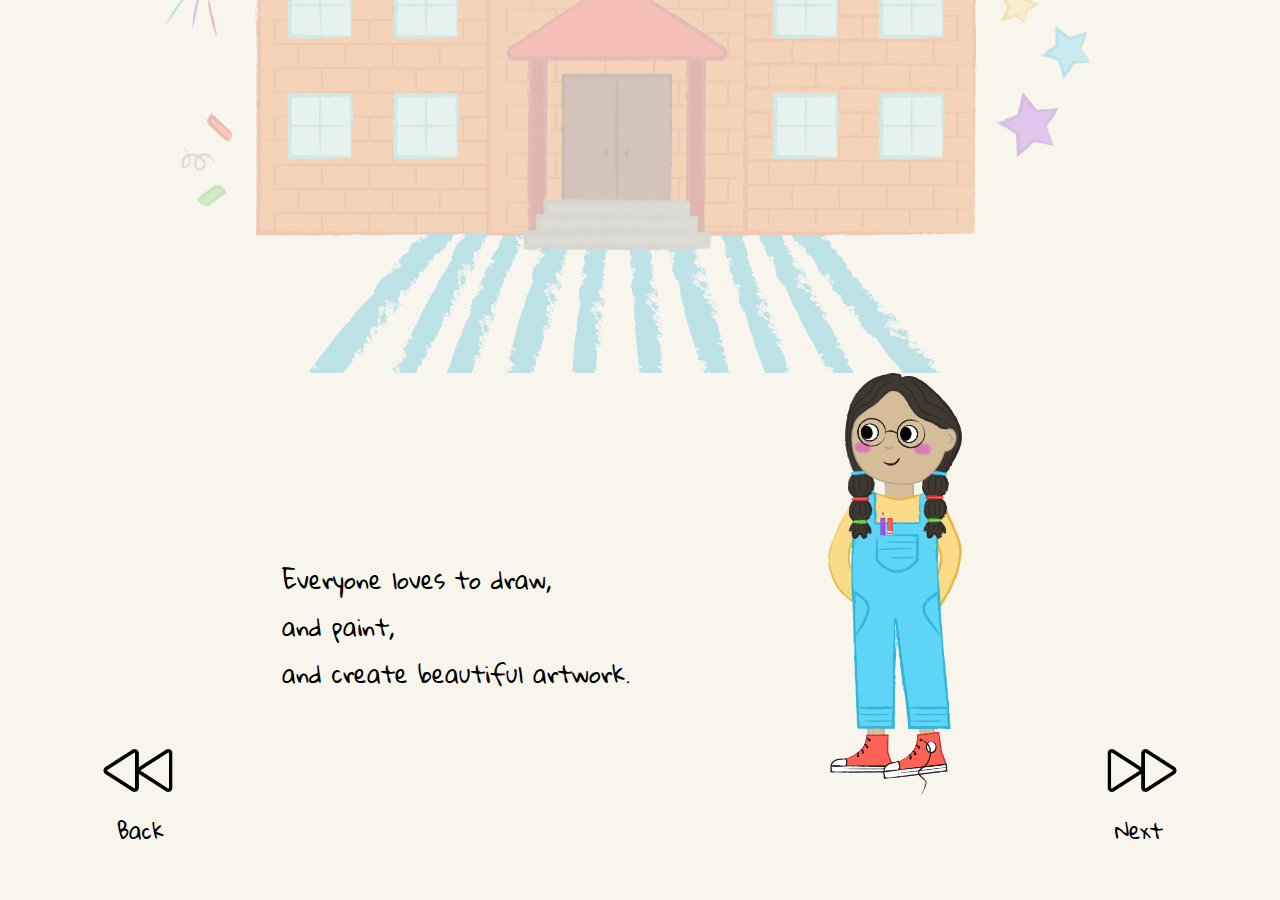
==== index2.html @ 485d3947 "update index.html2" ====
<!DOCTYPE html>
<html lang="en">
<head>
  <meta charset="UTF-8">
  <link rel="stylesheet" href="css/main.css">
  <title>Make Your Mark</title>
  <style>
    img#image1 {
      position: absolute;
      max-width: 80%;
      top: -38%;
      opacity: 0.3;
      left: 50%;
      transform: translateX(-50%);
    }

    img#image2 {
      max-width: 50%;
      bottom: 10%;
      left: 47%;
      transform: scaleX(-1);
    }

    p#story2 {
      left: 22%;
      bottom: 20%;
    }

  </style>
</head>
<body>
  <div id="screen">
    <a href="index.html"><div id="left">
        <img src="img/rewind.png" alt="Back">
        <div class="label">Back</div>
    </div></a>

    <a href="index3.html"><div id="right">
        <img src="img/fast_forward.png" alt="Next">
        <div class="label">Next</div>
    </div><a>

    <main>
      <img id="image1" src="img/school_confetti_blueroad.png" alt="School">
      <img id="image2" src="img/charlotte_standing.png" alt="Charlotte">
      <p id="story2">Everyone loves to draw,<br>and paint,<br>and create beautiful artwork.</p>

    </main>
  </div>
</body>
</html>
---- css/main.css ----
@import url('https://fonts.googleapis.com/css2?family=Gloria+Hallelujah&display=swap');

html, body {
  margin: 0;
  padding: 0;
  width: 100%;
  height: 100%;
  font-family: 'Gloria Hallelujah', cursive;
  font-size: 120%;
}

img {
  max-width: 100%;
  height: auto;
  margin: 0;
  padding: 0;
}

div#screen {
  margin: 0;
  position: absolute;
  width: 100%;
  height: 100%;
  left: 0;
  top: 0;
  background-color: red; /* debug: no red should show */
  overflow: hidden;
}
  main {
    background-color: #F8F5ED;
    width: 100%;
    height: 100%;
  }

  div#left, div#right {
    width: 6%;
    height: 8%;
    position: absolute;
    display: flex;
    flex-direction: column;
    justify-content: center;
    align-items: center;
    z-index: 100;
  }

  a:visited, a:link {
    color: black;
  }

  div#right {
    right: 8%;
    bottom: 8%;
  }

  div#left {
    left: 8%;
    bottom: 8%;
  }

  .label {
    margin: 0;
    font-size: 90%;
  }

  img#image1 {
    position: absolute;
    z-index: 0;
  }

  img#image2 {
    position: absolute;
    z-index: 1;
  }

  p#story1, p#story2 {
    position: absolute;
    width: 50%;
    z-index: 50;
  }
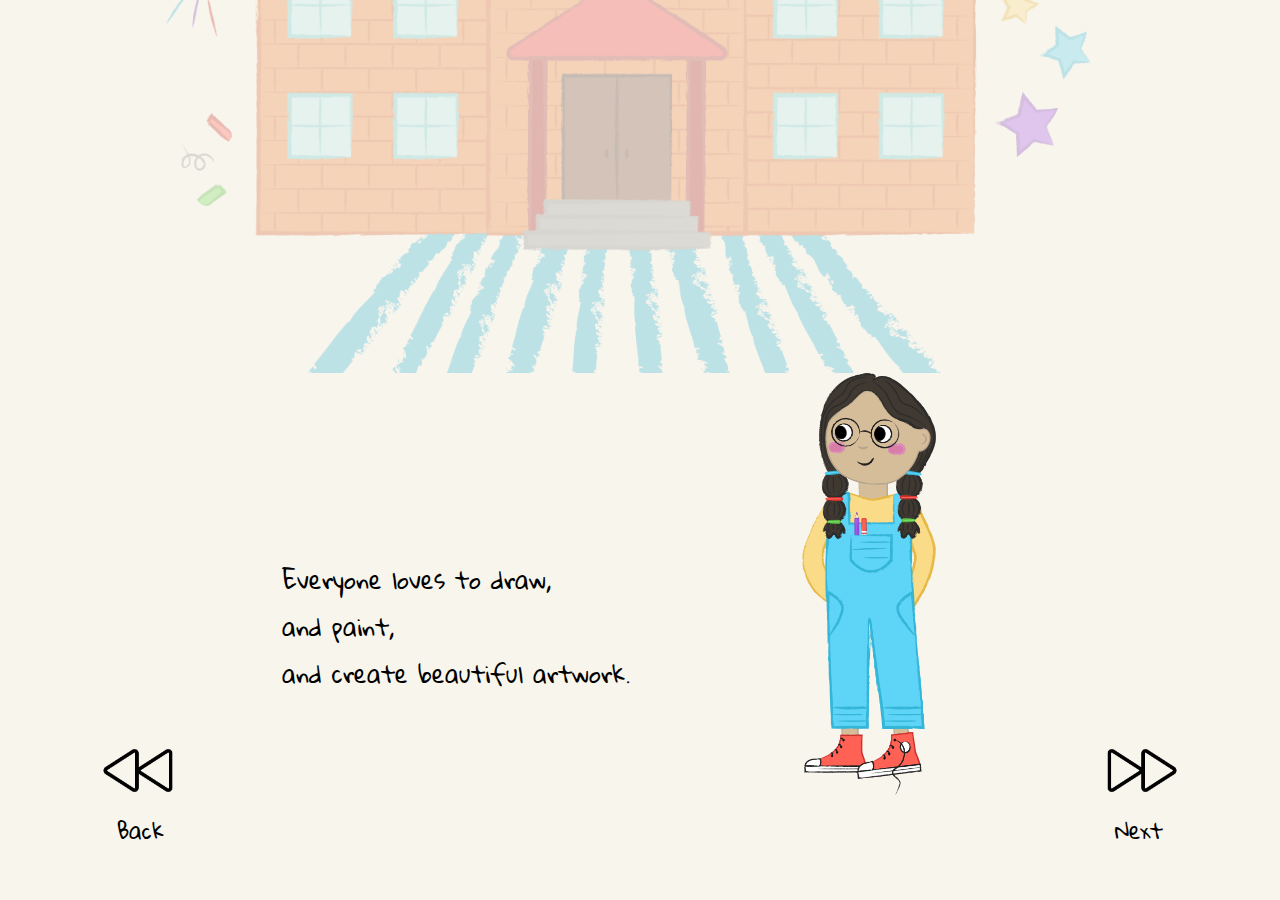
==== commit 7b336591: "modify index2.html" ====
--- a/index2.html
+++ b/index2.html
@@ -17,7 +17,7 @@
     img#image2 {
       max-width: 50%;
       bottom: 10%;
-      left: 47%;
+      left: 45%;
       transform: scaleX(-1);
     }
 
--- a/css/main.css
+++ b/css/main.css
@@ -64,12 +64,17 @@
 
   img#image1 {
     position: absolute;
-    z-index: 0;
+    z-index: 1;
   }
 
   img#image2 {
     position: absolute;
-    z-index: 1;
+    z-index: 2;
+  }
+
+  img#image3 {
+    position: absolute;
+    z-index: 3;
   }
 
   p#story1, p#story2 {
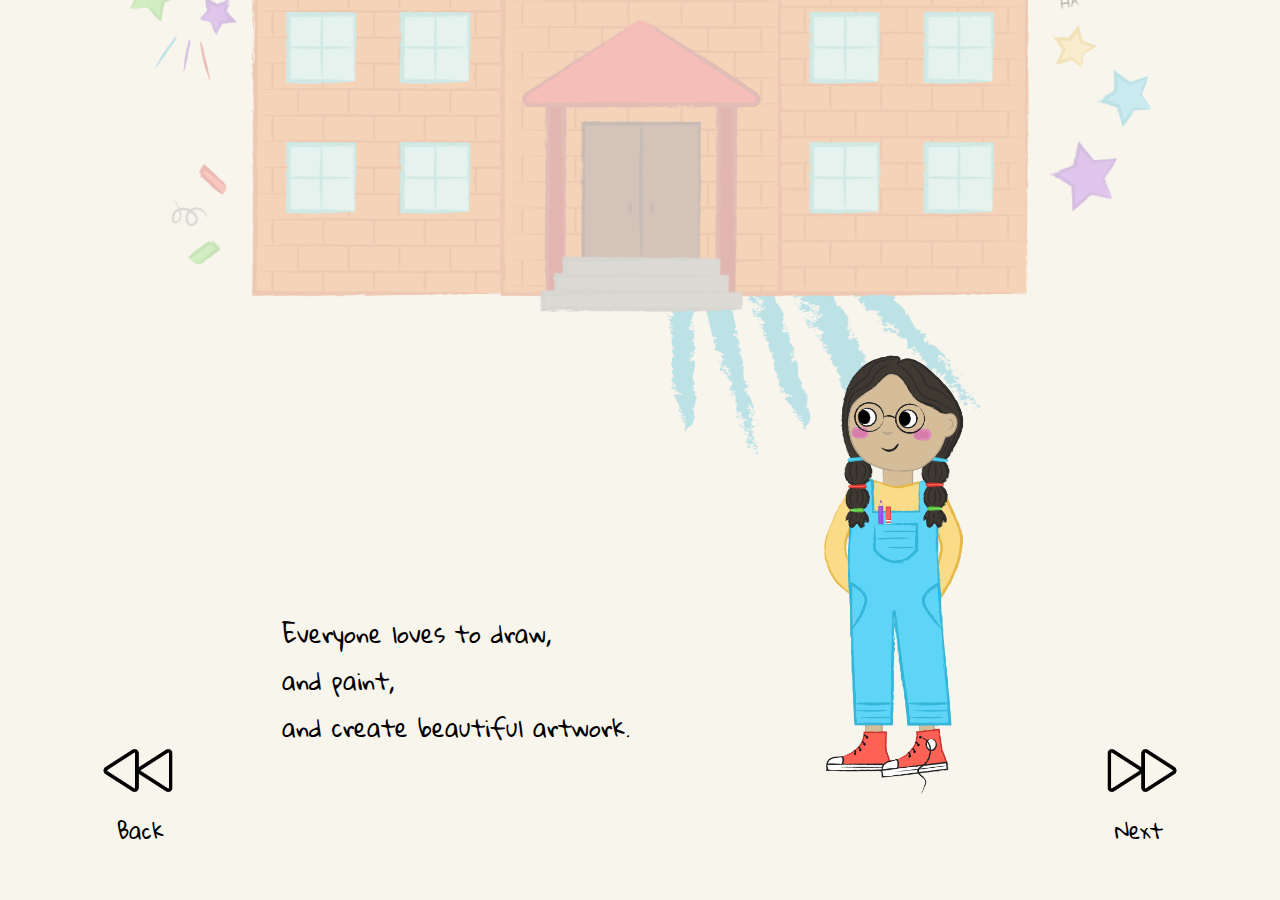
==== commit e28517c9: "modify index2.html" ====
--- a/index2.html
+++ b/index2.html
@@ -8,22 +8,22 @@
     img#image1 {
       position: absolute;
       max-width: 80%;
-      top: -38%;
+      top: -30%;
       opacity: 0.3;
       left: 50%;
       transform: translateX(-50%);
     }
 
     img#image2 {
-      max-width: 50%;
+      max-width: 52%;
       bottom: 10%;
-      left: 45%;
+      left: 46%;
       transform: scaleX(-1);
     }
 
-    p#story2 {
+    p#story1 {
       left: 22%;
-      bottom: 20%;
+      bottom: 14%;
     }
 
   </style>
@@ -41,9 +41,11 @@
     </div><a>
 
     <main>
-      <img id="image1" src="img/school_confetti_blueroad.png" alt="School">
+      <img id="image1" src="img/school_halfblueroad.png" alt="School">
       <img id="image2" src="img/charlotte_standing.png" alt="Charlotte">
-      <p id="story2">Everyone loves to draw,<br>and paint,<br>and create beautiful artwork.</p>
+      <p id="story1">
+        Everyone loves to draw,<br>and paint,<br>and create beautiful artwork.
+      </p>
 
     </main>
   </div>
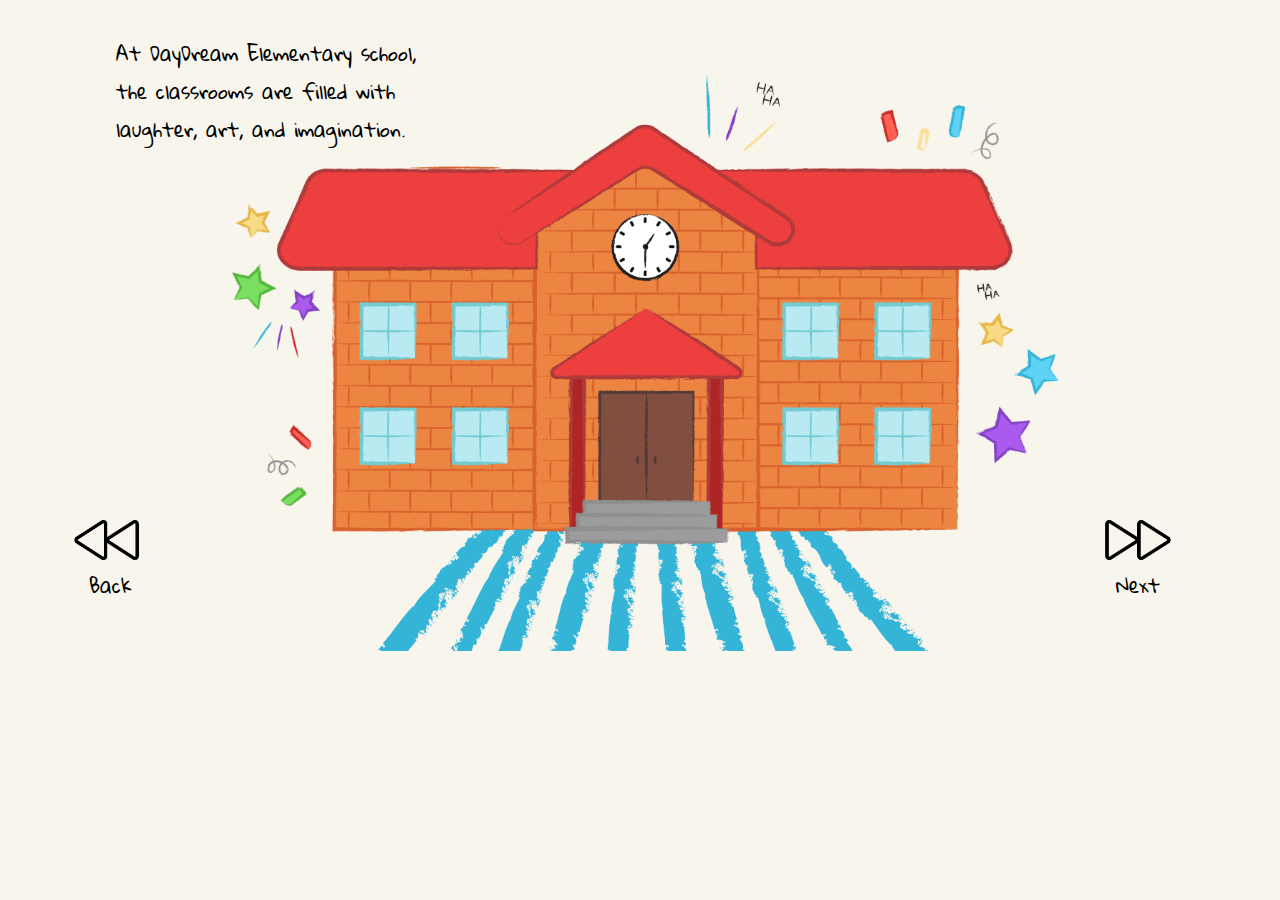
==== commit b90a08e3: "fix back and next arrows" ====
--- a/index2.html
+++ b/index2.html
@@ -5,49 +5,34 @@
   <link rel="stylesheet" href="css/main.css">
   <title>Make Your Mark</title>
   <style>
-    img#image1 {
-      position: absolute;
-      max-width: 80%;
-      top: -30%;
-      opacity: 0.3;
-      left: 50%;
-      transform: translateX(-50%);
+
+    #school {
+      max-width: 85%;
+      margin-left: 10%;
+      margin-top: 2%;
     }
 
-    img#image2 {
-      max-width: 52%;
-      bottom: 10%;
-      left: 46%;
-      transform: scaleX(-1);
+    #story {
+      margin-top: -60%;
     }
-
-    p#story1 {
-      left: 22%;
-      bottom: 14%;
-    }
-
   </style>
 </head>
 <body>
-  <div id="screen">
-    <a href="index.html"><div id="left">
-        <img src="img/rewind.png" alt="Back">
-        <div class="label">Back</div>
-    </div></a>
+    <main>
+      <a href="index.html"><section id="left">
+        <img id="back" src="img/rewind.png" alt="Back">
+        <p id="text_previous">Back</p>
+      </section></a>
 
-    <a href="index3.html"><div id="right">
-        <img src="img/fast_forward.png" alt="Next">
-        <div class="label">Next</div>
-    </div><a>
+      <section id="content">
+        <img id="school" src="img/school_confetti_blueroad.png" alt="School">
+        <p id="story">At DayDream Elementary school,<br> the classrooms are filled with<br> laughter, art, and imagination.</p>
+      </section>
 
-    <main>
-      <img id="image1" src="img/school_halfblueroad.png" alt="School">
-      <img id="image2" src="img/charlotte_standing.png" alt="Charlotte">
-      <p id="story1">
-        Everyone loves to draw,<br>and paint,<br>and create beautiful artwork.
-      </p>
-
+      <a href="index1.html"><section id="right">
+        <img id="next" src="img/fast_forward.png" alt="Next">
+        <p id="text_next">Next</p>
+      </section></a>
     </main>
-  </div>
 </body>
 </html>
--- a/css/main.css
+++ b/css/main.css
@@ -1,84 +1,54 @@
 @import url('https://fonts.googleapis.com/css2?family=Gloria+Hallelujah&display=swap');
 
-html, body {
-  margin: 0;
-  padding: 0;
-  width: 100%;
-  height: 100%;
+html {
+background-color: #F8F5ED;
+overflow: hidden;
+}
+
+main {
+  display: flex;
   font-family: 'Gloria Hallelujah', cursive;
   font-size: 120%;
 }
 
-img {
-  max-width: 100%;
-  height: auto;
-  margin: 0;
-  padding: 0;
+section #left {
+  width: 20%;
 }
 
-div#screen {
-  margin: 0;
-  position: absolute;
-  width: 100%;
-  height: 100%;
-  left: 0;
-  top: 0;
-  background-color: red; /* debug: no red should show */
-  overflow: hidden;
+section #content {
+  width: 60%;
 }
-  main {
-    background-color: #F8F5ED;
-    width: 100%;
-    height: 100%;
-  }
 
-  div#left, div#right {
-    width: 6%;
-    height: 8%;
-    position: absolute;
-    display: flex;
-    flex-direction: column;
-    justify-content: center;
-    align-items: center;
-    z-index: 100;
-  }
+section #right {
+  width: 15%;
+}
+
+#back {
+  max-width: 67%;
+  margin-top: 460%;
+  margin-left: 60%;
+}
+
+#next {
+  max-width: 67%;
+  margin-top: 460%;
+  margin-left: -60%;
+}
+
+#text_previous {
+  margin-top: -20%;
+  margin-left: 75%;
+}
+
+#text_next {
+  margin-top: -20%;
+  margin-left: -45%
+}
+
+a {
+  text-decoration: none;
+}
 
   a:visited, a:link {
     color: black;
   }
-
-  div#right {
-    right: 8%;
-    bottom: 8%;
-  }
-
-  div#left {
-    left: 8%;
-    bottom: 8%;
-  }
-
-  .label {
-    margin: 0;
-    font-size: 90%;
-  }
-
-  img#image1 {
-    position: absolute;
-    z-index: 1;
-  }
-
-  img#image2 {
-    position: absolute;
-    z-index: 2;
-  }
-
-  img#image3 {
-    position: absolute;
-    z-index: 3;
-  }
-
-  p#story1, p#story2 {
-    position: absolute;
-    width: 50%;
-    z-index: 50;
-  }
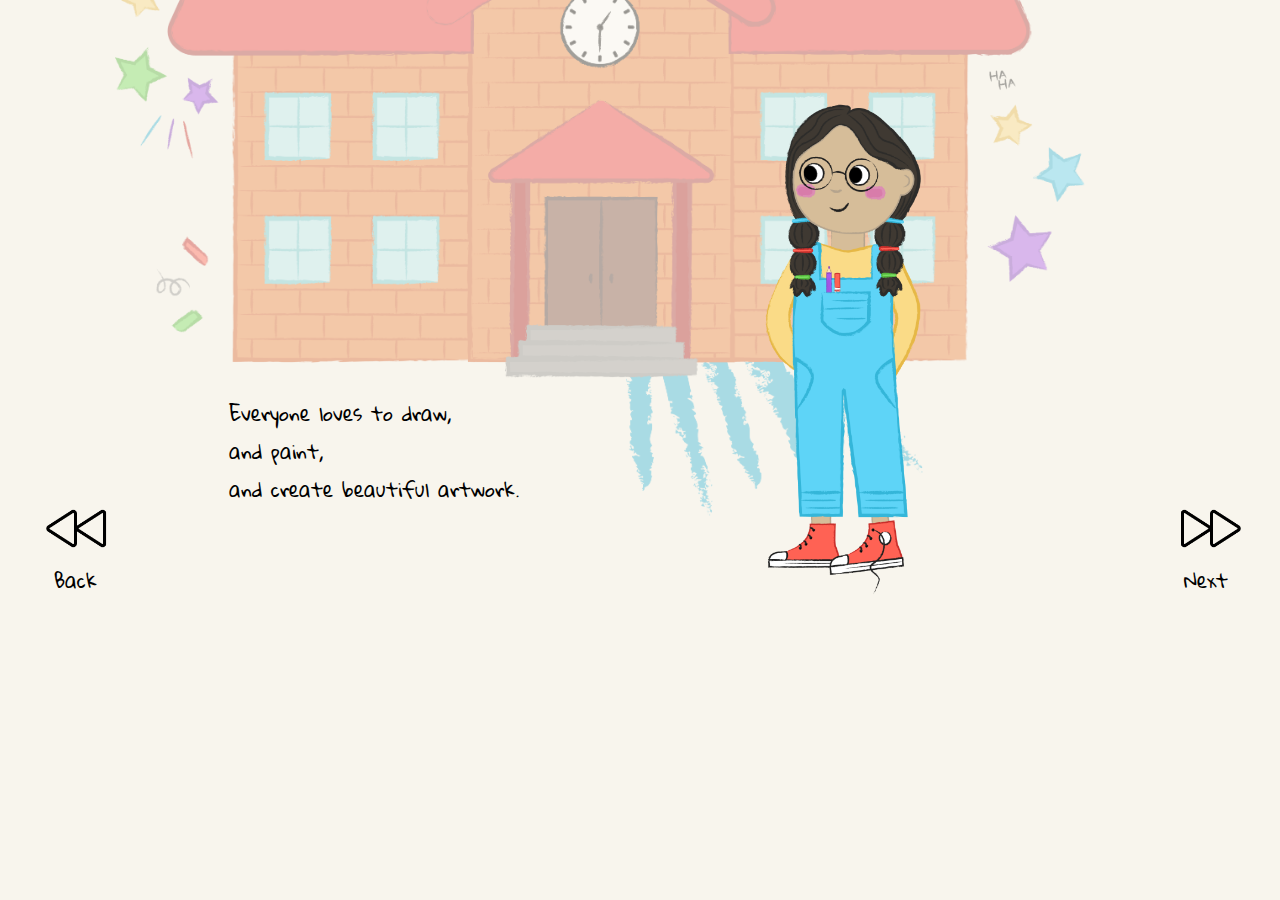
==== commit 70050735: "modify index2.html to new flex format" ====
--- a/index2.html
+++ b/index2.html
@@ -5,15 +5,36 @@
   <link rel="stylesheet" href="css/main.css">
   <title>Make Your Mark</title>
   <style>
-
     #school {
       max-width: 85%;
-      margin-left: 10%;
-      margin-top: 2%;
+      margin-left: 4%;
+      margin-top: -16%;
+      opacity: 0.4;
+      z-index: 1;
+    }
+
+    #charlotte_standing {
+      max-width: 65%;
+      transform: scaleX(-1);
+      margin-top: -38%;
+      margin-left: 38%;
     }
 
     #story {
-      margin-top: -60%;
+      margin-top: -20%;
+      margin-left: 14%;
+    }
+
+    #back {
+      max-width: 110%;
+      margin-top: 800%;
+      margin-left: 60%;
+    }
+
+    #next {
+      max-width: 110%;
+      margin-top: 800%;
+      margin-left: -60%;
     }
   </style>
 </head>
@@ -25,8 +46,11 @@
       </section></a>
 
       <section id="content">
-        <img id="school" src="img/school_confetti_blueroad.png" alt="School">
-        <p id="story">At DayDream Elementary school,<br> the classrooms are filled with<br> laughter, art, and imagination.</p>
+        <img id="school" src="img/school_halfblueroad.png" alt="School">
+        <img id="charlotte_standing" src="img/charlotte_standing.png" alt="Charlotte Standing">
+        <p id="story">
+          Everyone loves to draw,<br> and paint,<br> and create beautiful artwork.
+        </p>
       </section>
 
       <a href="index1.html"><section id="right">
